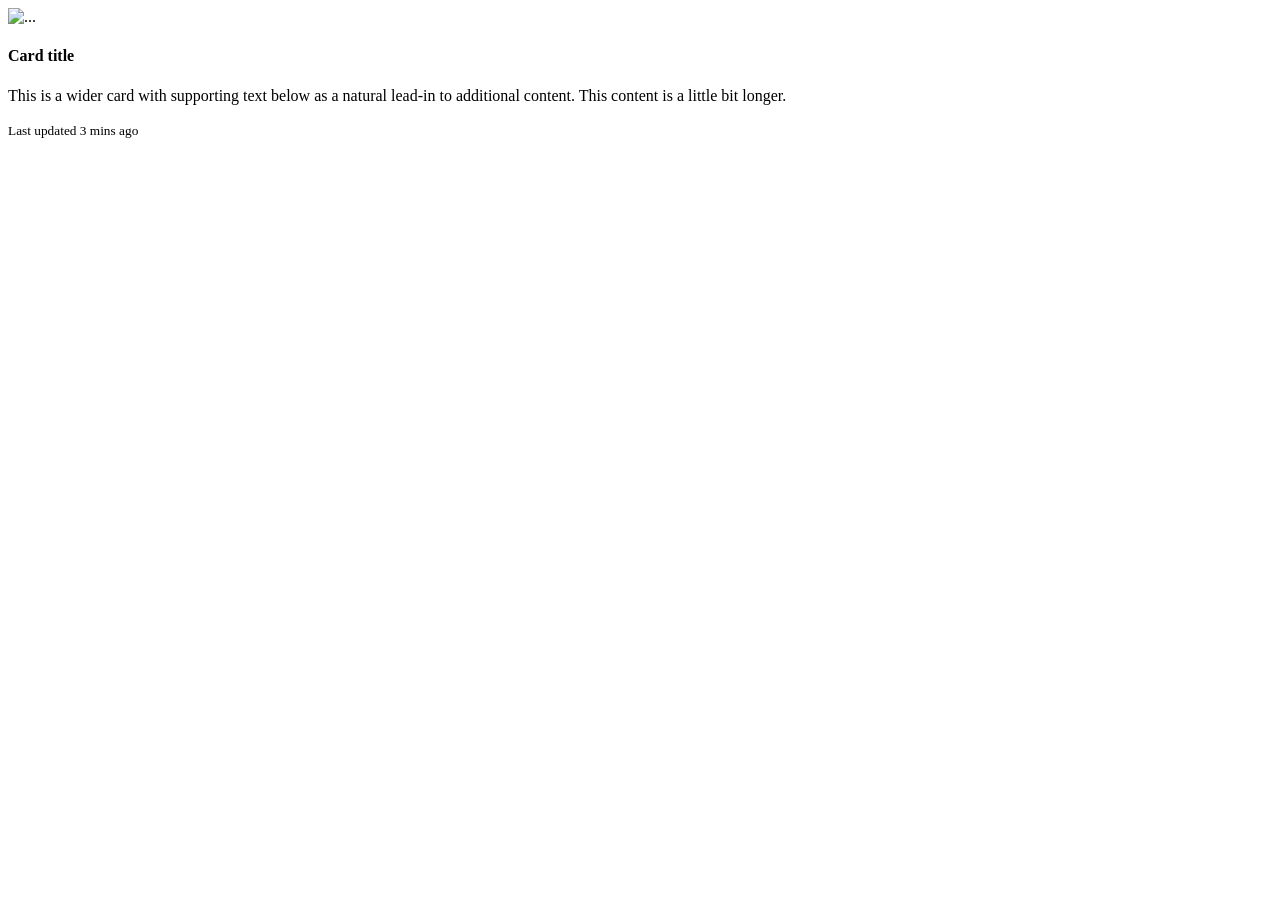
==== Sportcommerce/Login.html @ 2715334f "Prueba push" ====
<!DOCTYPE html>
<html lang="en">
<head>
    <meta charset="UTF-8">
    <meta name="viewport" content="width=device-width, initial-scale=1.0">
    <link href="https://cdn.jsdelivr.net/npm/bootstrap@6.0.0-alpha.1/dist/css/bootstrap.min.css" rel="stylesheet" integrity="sha384-B/GM4XqrwHnWXNOWMbloTmrYXZg10cakYGmpfsR/bbzQ6JAJI4ihuyADKLnBgrCe" crossorigin="anonymous">
    <title>Login</title>
</head>
<body>
    <div class="card theme-inverse">
        <img src="..." class="card-img" alt="...">
        <div class="card-img-overlay">
            <h4 class="card-title">Card title</h4>
            <p class="card-text">This is a wider card with supporting text below as a natural lead-in to additional content. This content is a little bit longer.</p>
            <p class="card-text"><small>Last updated 3 mins ago</small></p>
        </div>
    </div>

    <script src="app.js"></script>
    <script type="module" src="https://cdn.jsdelivr.net/npm/bootstrap@6.0.0-alpha.1/dist/js/bootstrap.bundle.min.js" integrity="sha384-1a/pXj49ZQ1aHEmrJ+gMw1otqoVsYwlEnlD8mIfY2TV03r20Y0CN7uqx1tQogjPL" crossorigin="anonymous"></script>
</body>
</html>
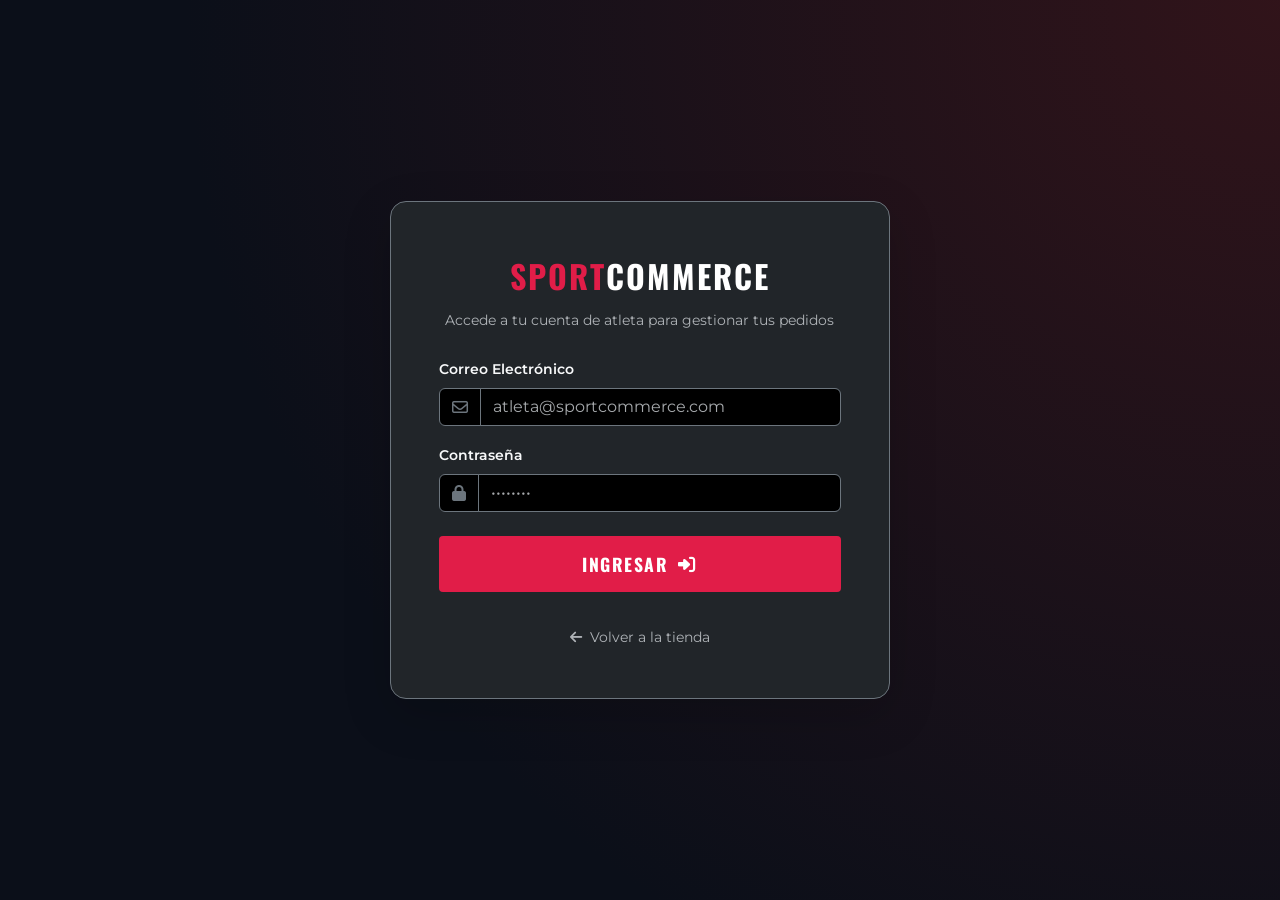
==== commit b6fa6e07: "Creacion de index, base.css, main y readme" ====
--- a/Sportcommerce/Login.html
+++ b/Sportcommerce/Login.html
@@ -1,22 +1,78 @@
 <!DOCTYPE html>
-<html lang="en">
+<html lang="es" data-bs-theme="dark">
 <head>
-    <meta charset="UTF-8">
-    <meta name="viewport" content="width=device-width, initial-scale=1.0">
-    <link href="https://cdn.jsdelivr.net/npm/bootstrap@6.0.0-alpha.1/dist/css/bootstrap.min.css" rel="stylesheet" integrity="sha384-B/GM4XqrwHnWXNOWMbloTmrYXZg10cakYGmpfsR/bbzQ6JAJI4ihuyADKLnBgrCe" crossorigin="anonymous">
-    <title>Login</title>
+  <meta charset="UTF-8">
+  <meta name="viewport" content="width=device-width, initial-scale=1.0">
+  <title>Iniciar Sesión | Sportcommerce</title>
+  <link rel="preconnect" href="https://fonts.googleapis.com">
+  <link rel="preconnect" href="https://fonts.gstatic.com" crossorigin>
+  <link href="https://fonts.googleapis.com/css2?family=Montserrat:wght@400;500;600;700&family=Oswald:wght@500;600;700&display=swap" rel="stylesheet">
+  <link rel="stylesheet" href="https://cdnjs.cloudflare.com/ajax/libs/font-awesome/6.4.0/css/all.min.css">
+  <link href="https://cdn.jsdelivr.net/npm/bootstrap@5.3.3/dist/css/bootstrap.min.css" rel="stylesheet">
+  <link rel="stylesheet" href="css/base.css">
 </head>
-<body>
-    <div class="card theme-inverse">
-        <img src="..." class="card-img" alt="...">
-        <div class="card-img-overlay">
-            <h4 class="card-title">Card title</h4>
-            <p class="card-text">This is a wider card with supporting text below as a natural lead-in to additional content. This content is a little bit longer.</p>
-            <p class="card-text"><small>Last updated 3 mins ago</small></p>
+<body class="d-flex align-items-center justify-content-center min-vh-100" style="background: radial-gradient(circle at top right, rgba(225, 29, 72, 0.15) 0%, #0b0f19 70%);">
+
+  <div class="container">
+    <div class="row justify-content-center">
+      <div class="col-12 col-sm-10 col-md-7 col-lg-5">
+        <div class="card bg-dark border-secondary p-4 p-md-5 shadow-lg rounded-4">
+          
+          <div class="text-center mb-4">
+            <a href="index.html" class="logo d-inline-block mb-2" style="font-size: 2rem;">
+              <span class="highlight-red">SPORT</span>COMMERCE
+            </a>
+            <p class="text-muted small mb-0">Accede a tu cuenta de atleta para gestionar tus pedidos</p>
+          </div>
+
+          <div id="loginAlert"></div>
+
+          <form id="loginForm" novalidate>
+            <div class="mb-3">
+              <label for="loginEmail" class="form-label text-light small fw-semibold">Correo Electrónico</label>
+              <div class="input-group">
+                <span class="input-group-text bg-black border-secondary text-secondary"><i class="fa-regular fa-envelope"></i></span>
+                <input type="email" class="form-control bg-black text-light border-secondary" id="loginEmail" placeholder="atleta@sportcommerce.com" required>
+              </div>
+            </div>
+
+            <div class="mb-4">
+              <label for="loginPass" class="form-label text-light small fw-semibold">Contraseña</label>
+              <div class="input-group">
+                <span class="input-group-text bg-black border-secondary text-secondary"><i class="fa-solid fa-lock"></i></span>
+                <input type="password" class="form-control bg-black text-light border-secondary" id="loginPass" placeholder="••••••••" required minlength="6">
+              </div>
+            </div>
+
+            <button type="submit" class="btn-gym btn-primary w-100 mb-3">
+              INGRESAR <i class="fa-solid fa-right-to-bracket"></i>
+            </button>
+
+            <div class="text-center mt-3">
+              <a href="index.html" class="text-muted small"><i class="fa-solid fa-arrow-left me-1"></i> Volver a la tienda</a>
+            </div>
+          </form>
+
         </div>
+      </div>
     </div>
+  </div>
 
-    <script src="app.js"></script>
-    <script type="module" src="https://cdn.jsdelivr.net/npm/bootstrap@6.0.0-alpha.1/dist/js/bootstrap.bundle.min.js" integrity="sha384-1a/pXj49ZQ1aHEmrJ+gMw1otqoVsYwlEnlD8mIfY2TV03r20Y0CN7uqx1tQogjPL" crossorigin="anonymous"></script>
+  <script>
+    document.getElementById('loginForm').addEventListener('submit', function(e) {
+      e.preventDefault();
+      const email = document.getElementById('loginEmail').value.trim();
+      const pass = document.getElementById('loginPass').value.trim();
+      const alertBox = document.getElementById('loginAlert');
+
+      if (!email.includes('@') || pass.length < 4) {
+        alertBox.innerHTML = '<div class="alert alert-danger py-2 small">Ingresa un correo válido y una contraseña de al menos 4 caracteres.</div>';
+        return;
+      }
+
+      alertBox.innerHTML = '<div class="alert alert-success py-2 small">¡Bienvenido de vuelta! Redirigiendo a la tienda...</div>';
+      setTimeout(() => { window.location.href = 'index.html'; }, 1200);
+    });
+  </script>
 </body>
 </html>
--- a/Sportcommerce/css/base.css
+++ b/Sportcommerce/css/base.css
@@ -0,0 +1,580 @@
+/* ==========================================================================
+   PALETA DE COLORES: SISTEMA DE DISEÑO
+   ========================================================================== */
+:root {
+  /* Colores Base */
+  --bg-dark: #111827;       /* Negro Acero (Fondo Principal) */
+  --bg-darker: #0b0f19;     /* Negro más profundo para contraste (secciones alternas) */
+  --text-light: #f3f4f6;    /* Gris Plata Claro (Lectura) */
+  --text-muted: #9ca3af;    /* Gris Suave (Descripciones y placeholders) */
+  
+  /* Colores de Acento */
+  --red-adrenalina: #e11d48;/* Rojo Adrenalina (Llamados primarios, hover, logo) */
+  --red-hover: #be123c;     /* Rojo Hover oscuro */
+  --amber: #f59e0b;         /* Ámbar Alerta (Badges, advertencias, rating, reloj) */
+  --amber-hover: #d97706;   /* Ámbar hover */
+  
+  /* Tipografía */
+  --font-headings: 'Oswald', sans-serif;
+  --font-body: 'Montserrat', sans-serif;
+  
+  /* Efectos y Transiciones */
+  --transition-fast: all 0.2s ease;
+  --transition-smooth: all 0.35s cubic-bezier(0.4, 0, 0.2, 1);
+  --shadow-dark: 0 10px 15px -3px rgba(0, 0, 0, 0.5), 0 4px 6px -2px rgba(0, 0, 0, 0.5);
+  
+  /* Border Radius */
+  --radius-sm: 4px;
+  --radius-md: 8px;
+  --radius-lg: 12px;
+}
+
+/* ==========================================================================
+   RESETEO GLOBAL & ESTILOS BASE
+   ========================================================================== */
+* {
+  margin: 0;
+  padding: 0;
+  box-sizing: border-box;
+}
+
+html {
+  scroll-behavior: smooth;
+  font-size: 16px;
+}
+
+body {
+  background-color: var(--bg-dark);
+  color: var(--text-light);
+  font-family: var(--font-body);
+  line-height: 1.6;
+  overflow-x: hidden;
+}
+
+.container {
+  width: 100%;
+  max-width: 1280px;
+  margin: 0 auto;
+  padding: 0 24px;
+}
+
+img {
+  max-width: 100%;
+  height: auto;
+  display: block;
+}
+
+a {
+  text-decoration: none;
+  color: inherit;
+}
+
+button {
+  cursor: pointer;
+  border: none;
+  background: none;
+  font-family: inherit;
+}
+
+ul {
+  list-style: none;
+}
+
+/* ==========================================================================
+   UTILIDADES (Usar libremente por todos los roles)
+   ========================================================================== */
+.section-padding {
+  padding: 80px 0;
+}
+
+.bg-darker {
+  background-color: var(--bg-darker);
+}
+
+.highlight-red {
+  color: var(--red-adrenalina);
+}
+
+.text-red {
+  color: var(--red-adrenalina);
+}
+
+.text-amber {
+  color: var(--amber);
+}
+
+.border-y-red {
+  border-top: 2px solid var(--red-adrenalina);
+  border-bottom: 2px solid var(--red-adrenalina);
+}
+
+.section-header {
+  text-align: center;
+  margin-bottom: 50px;
+}
+
+.title-bold {
+  font-family: var(--font-headings);
+  font-size: 2.8rem;
+  letter-spacing: 1px;
+  text-transform: uppercase;
+  margin-bottom: 12px;
+}
+
+.subtitle {
+  color: var(--text-muted);
+  font-size: 1.1rem;
+  max-width: 600px;
+  margin: 0 auto;
+}
+
+/* Botones con Vibe de Gimnasio (Powerlifting / CrossFit) */
+.btn-gym {
+  display: inline-flex;
+  align-items: center;
+  justify-content: center;
+  gap: 10px;
+  font-family: var(--font-headings);
+  font-weight: 700;
+  text-transform: uppercase;
+  letter-spacing: 1.5px;
+  padding: 14px 32px;
+  font-size: 1.1rem;
+  border-radius: var(--radius-sm);
+  transition: var(--transition-fast);
+}
+
+.btn-primary {
+  background-color: var(--red-adrenalina);
+  color: #fff;
+}
+
+.btn-primary:hover {
+  background-color: var(--red-hover);
+  transform: translateY(-2px);
+}
+
+.btn-outline {
+  border: 2px solid var(--text-light);
+  color: var(--text-light);
+}
+
+.btn-outline:hover {
+  background-color: var(--text-light);
+  color: var(--bg-dark);
+  transform: translateY(-2px);
+}
+
+.btn-block {
+  width: 100%;
+}
+
+/* Placeholders para integración temporal */
+.products-placeholder, .offers-placeholder, .services-placeholder, .contact-placeholder {
+  border: 2px dashed rgba(225, 29, 72, 0.2);
+  background: rgba(11, 15, 25, 0.6);
+  padding: 50px;
+  border-radius: var(--radius-md);
+  text-align: center;
+  color: var(--text-muted);
+}
+
+/* ==========================================================================
+   MAIN HEADER & NAV BAR (P1)
+   ========================================================================== */
+.main-header {
+  position: fixed;
+  top: 0;
+  left: 0;
+  width: 100%;
+  height: 80px;
+  background-color: rgba(11, 15, 25, 0.95);
+  backdrop-filter: blur(10px);
+  border-bottom: 1px solid rgba(243, 244, 246, 0.05);
+  z-index: 1000;
+  display: flex;
+  align-items: center;
+  transition: var(--transition-fast);
+}
+
+.main-header.scrolled {
+  height: 70px;
+  box-shadow: var(--shadow-dark);
+}
+
+.nav-container {
+  display: flex;
+  align-items: center;
+  justify-content: space-between;
+}
+
+.logo {
+  font-family: var(--font-headings);
+  font-size: 1.8rem;
+  font-weight: 700;
+  letter-spacing: 2px;
+  color: #fff;
+}
+
+.nav-links ul {
+  display: flex;
+  gap: 32px;
+}
+
+.nav-link {
+  font-family: var(--font-body);
+  font-weight: 500;
+  font-size: 0.95rem;
+  color: var(--text-muted);
+  transition: var(--transition-fast);
+  padding: 8px 0;
+  position: relative;
+}
+
+.nav-link:hover, .nav-link.active {
+  color: #fff;
+}
+
+.nav-link.active::after {
+  content: '';
+  position: absolute;
+  bottom: 0;
+  left: 0;
+  width: 100%;
+  height: 2px;
+  background-color: var(--red-adrenalina);
+}
+
+.cart-icon-wrapper {
+  position: relative;
+}
+
+.cart-toggle-btn {
+  color: #fff;
+  font-size: 1.4rem;
+  transition: var(--transition-fast);
+  padding: 8px;
+  position: relative;
+}
+
+.cart-toggle-btn:hover {
+  color: var(--red-adrenalina);
+}
+
+.cart-badge {
+  position: absolute;
+  top: 0;
+  right: -2px;
+  background-color: var(--amber);
+  color: var(--bg-dark);
+  font-size: 0.75rem;
+  font-weight: 700;
+  width: 20px;
+  height: 20px;
+  border-radius: 50%;
+  display: flex;
+  align-items: center;
+  justify-content: center;
+  border: 2px solid var(--bg-dark);
+  transition: transform 0.2s cubic-bezier(0.175, 0.885, 0.32, 1.275);
+}
+
+/* Animación pulse para el carrito */
+.pulse-cart {
+  animation: pulseCartEff 0.4s ease;
+}
+
+@keyframes pulseCartEff {
+  0% { transform: scale(1); }
+  50% { transform: scale(1.3); }
+  100% { transform: scale(1); }
+}
+
+.mobile-menu-toggle {
+  display: none;
+  color: #fff;
+  font-size: 1.5rem;
+}
+
+/* ==========================================================================
+   HERO SECTION (P1)
+   ========================================================================== */
+.hero-section {
+  padding-top: 150px;
+  padding-bottom: 80px;
+  background: radial-gradient(circle at top right, rgba(225, 29, 72, 0.1) 0%, rgba(17, 24, 39, 1) 70%);
+  min-height: 100vh;
+  display: flex;
+  align-items: center;
+}
+
+.hero-grid {
+  display: grid;
+  grid-template-columns: 1.1fr 0.9fr;
+  gap: 50px;
+  align-items: center;
+}
+
+.badge-alert {
+  display: inline-flex;
+  align-items: center;
+  gap: 8px;
+  background-color: rgba(245, 158, 11, 0.1);
+  border: 1px solid var(--amber);
+  color: var(--amber);
+  font-size: 0.8rem;
+  font-weight: 700;
+  letter-spacing: 1px;
+  padding: 6px 12px;
+  border-radius: var(--radius-sm);
+  margin-bottom: 24px;
+  text-transform: uppercase;
+}
+
+.hero-content h1 {
+  font-family: var(--font-headings);
+  font-size: 4rem;
+  line-height: 1.1;
+  letter-spacing: 1px;
+  text-transform: uppercase;
+  margin-bottom: 24px;
+}
+
+.hero-content p {
+  color: var(--text-muted);
+  font-size: 1.15rem;
+  margin-bottom: 35px;
+  max-width: 580px;
+}
+
+.hero-actions {
+  display: flex;
+  gap: 20px;
+  margin-bottom: 50px;
+  flex-wrap: wrap;
+}
+
+.hero-features {
+  display: flex;
+  gap: 30px;
+  flex-wrap: wrap;
+}
+
+.feature-item {
+  display: flex;
+  align-items: center;
+  gap: 12px;
+  font-weight: 500;
+  font-size: 0.95rem;
+}
+
+.feature-item i {
+  font-size: 1.25rem;
+}
+
+/* Imagen Hero con degradado */
+.hero-image-wrapper {
+  position: relative;
+  border-radius: var(--radius-lg);
+  overflow: hidden;
+  box-shadow: var(--shadow-dark);
+  border: 1px solid rgba(243, 244, 246, 0.05);
+}
+
+.image-gradient-overlay {
+  position: absolute;
+  top: 0;
+  left: 0;
+  width: 100%;
+  height: 100%;
+  background: linear-gradient(to right, rgba(17, 24, 39, 0.5) 0%, transparent 50%),
+              linear-gradient(to top, rgba(17, 24, 39, 0.6) 0%, transparent 30%);
+  pointer-events: none;
+}
+
+.hero-img {
+  width: 100%;
+  height: 480px;
+  object-fit: cover;
+  transition: var(--transition-smooth);
+}
+
+.hero-image-wrapper:hover .hero-img {
+  transform: scale(1.05);
+}
+
+/* ==========================================================================
+   CARRITO LATERAL (DRAWER - P1 & Conexión P2)
+   ========================================================================== */
+.cart-drawer {
+  position: fixed;
+  top: 0;
+  right: 0;
+  width: 100%;
+  height: 100%;
+  z-index: 10000;
+  visibility: hidden;
+  pointer-events: none;
+}
+
+.cart-drawer.active {
+  visibility: visible;
+  pointer-events: auto;
+}
+
+.cart-drawer-overlay {
+  position: absolute;
+  top: 0;
+  left: 0;
+  width: 100%;
+  height: 100%;
+  background-color: rgba(0, 0, 0, 0.7);
+  backdrop-filter: blur(4px);
+  opacity: 0;
+  transition: var(--transition-smooth);
+}
+
+.cart-drawer.active .cart-drawer-overlay {
+  opacity: 1;
+}
+
+.cart-drawer-content {
+  position: absolute;
+  top: 0;
+  right: -100%;
+  width: 100%;
+  max-width: 440px;
+  height: 100%;
+  background-color: var(--bg-darker);
+  box-shadow: var(--shadow-dark);
+  display: flex;
+  flex-direction: column;
+  transition: var(--transition-smooth);
+  z-index: 2;
+}
+
+.cart-drawer.active .cart-drawer-content {
+  right: 0;
+}
+
+.cart-drawer-header {
+  padding: 24px;
+  border-bottom: 1px solid rgba(243, 244, 246, 0.1);
+  display: flex;
+  align-items: center;
+  justify-content: space-between;
+}
+
+.cart-drawer-header h3 {
+  font-family: var(--font-headings);
+  font-size: 1.6rem;
+  letter-spacing: 1px;
+  text-transform: uppercase;
+}
+
+.close-cart-btn {
+  font-size: 2rem;
+  color: var(--text-muted);
+  line-height: 1;
+}
+
+.close-cart-btn:hover {
+  color: var(--red-adrenalina);
+}
+
+.cart-items-container {
+  flex: 1;
+  overflow-y: auto;
+  padding: 24px;
+  display: flex;
+  flex-direction: column;
+  gap: 20px;
+}
+
+.empty-cart-msg {
+  color: var(--text-muted);
+  text-align: center;
+  margin-top: 40px;
+}
+
+.cart-drawer-footer {
+  padding: 24px;
+  border-top: 1px solid rgba(243, 244, 246, 0.1);
+  background-color: rgba(17, 24, 39, 0.8);
+}
+
+.cart-total {
+  display: flex;
+  justify-content: space-between;
+  align-items: center;
+  margin-bottom: 20px;
+  font-weight: 700;
+  font-size: 1.2rem;
+}
+
+.cart-total span:first-child {
+  color: var(--text-muted);
+}
+
+.cart-total span:last-child {
+  color: #fff;
+}
+
+/* ==========================================================================
+   RESPONSIVE (Mobile Ready - P1)
+   ========================================================================== */
+@media (max-width: 1024px) {
+  .hero-grid {
+    grid-template-columns: 1fr;
+    gap: 40px;
+  }
+  .hero-image-wrapper {
+    max-width: 600px;
+    margin: 0 auto;
+  }
+  .hero-content h1 {
+    font-size: 3.2rem;
+  }
+}
+
+@media (max-width: 768px) {
+  .mobile-menu-toggle {
+    display: block;
+  }
+  
+  .nav-links {
+    position: fixed;
+    top: 80px;
+    left: -100%;
+    width: 100%;
+    height: calc(100vh - 80px);
+    background-color: var(--bg-darker);
+    padding: 40px 24px;
+    transition: var(--transition-smooth);
+    border-top: 1px solid rgba(243, 244, 246, 0.05);
+  }
+  
+  .nav-links.active {
+    left: 0;
+  }
+  
+  .nav-links ul {
+    flex-direction: column;
+    gap: 24px;
+  }
+  
+  .nav-link {
+    font-size: 1.2rem;
+    font-family: var(--font-headings);
+    letter-spacing: 1px;
+    text-transform: uppercase;
+  }
+  
+  .hero-content h1 {
+    font-size: 2.5rem;
+  }
+  
+  .title-bold {
+    font-size: 2.2rem;
+  }
+}
